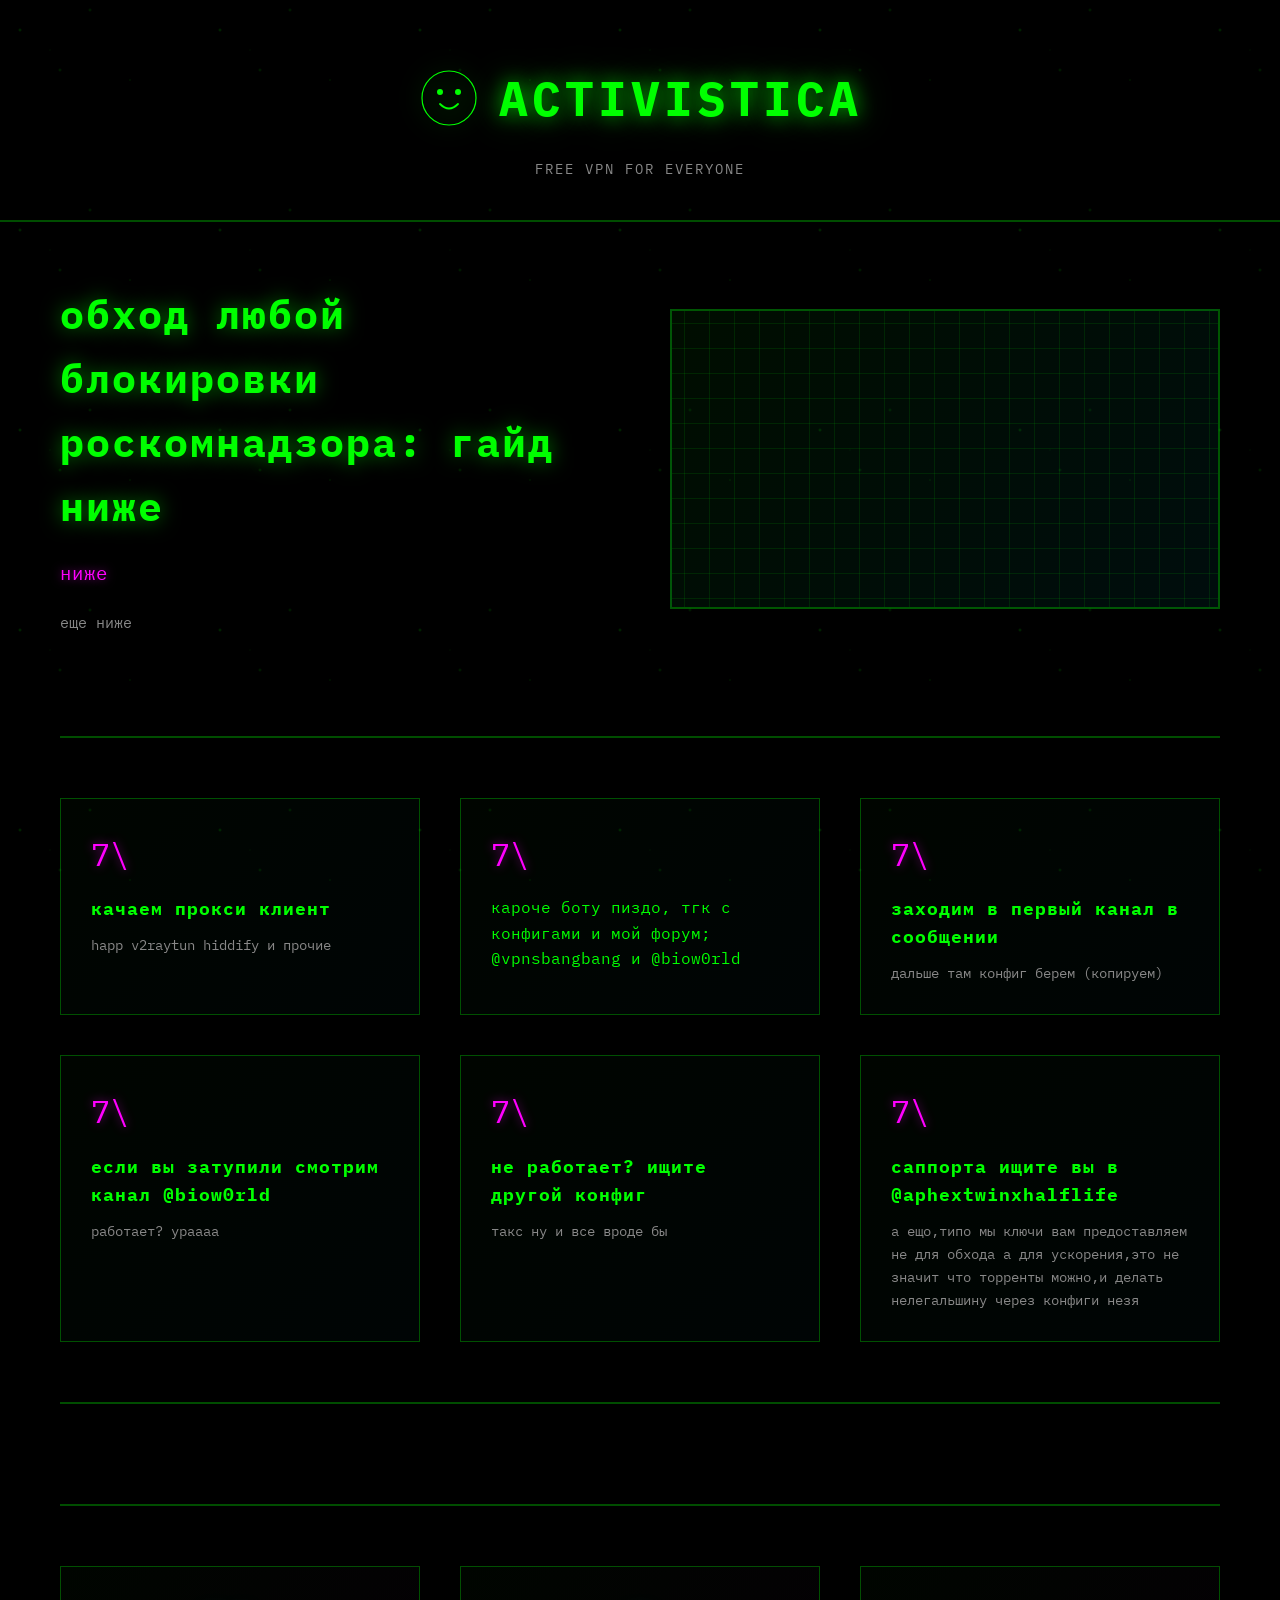
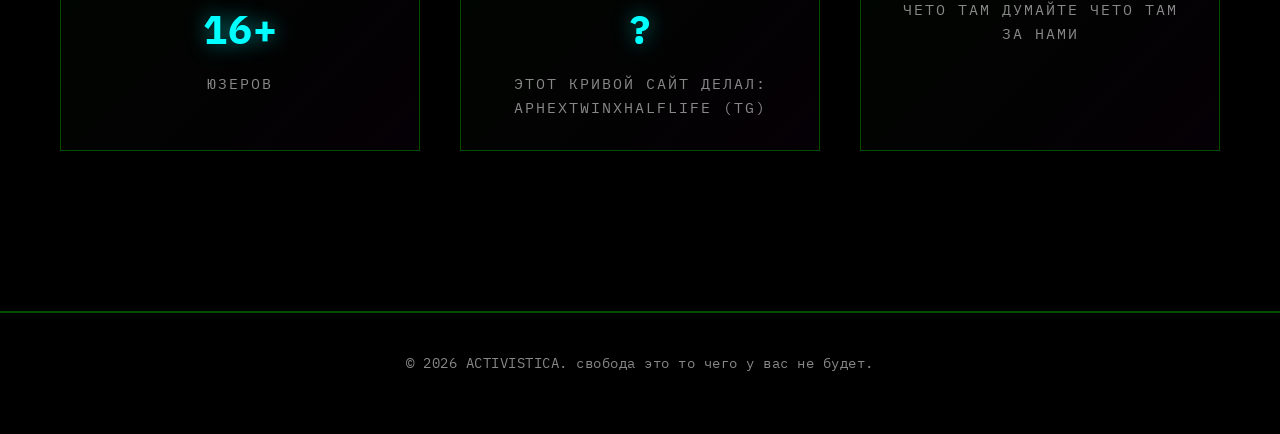
==== index.html @ b94b8d14 "Update channel reference in index.html" ====
<!DOCTYPE html>
<html lang="ru">
<head>
    <meta charset="UTF-8">
    <meta name="viewport" content="width=device-width, initial-scale=1.0">
    <title>ACTIVISTICA</title>
    <link rel="stylesheet" href="style.css">
</head>
<body>
    <div class="stars"></div>
    
    <header class="header">
        <div class="logo-container">
            <svg class="logo" viewBox="0 0 100 100" xmlns="http://www.w3.org/2000/svg">
                <circle cx="50" cy="50" r="45" fill="none" stroke="currentColor" stroke-width="2"/>
                <circle cx="35" cy="40" r="5" fill="currentColor"/>
                <circle cx="65" cy="40" r="5" fill="currentColor"/>
                <path d="M 35 60 Q 50 75 65 60" stroke="currentColor" stroke-width="3" fill="none" stroke-linecap="round"/>
            </svg>
            <h1 class="title">ACTIVISTICA</h1>
        </div>
        <div class="tagline">FREE VPN FOR EVERYONE</div>
    </header>

    <main class="main">
        <section class="hero">
            <div class="hero-content">
                <h2 class="hero-title"> обход любой блокировки роскомнадзора: гайд ниже</h2>
                <p class="hero-subtitle"> ниже</p>
                <p class="hero-text">еще ниже</p>
            </div>
            <div class="visualization">
                <div class="grid"></div>
            </div>
        </section>

        <section class="features">
            <div class="feature">
                <div class="feature-icon">7\</div>
                <h3>качаем прокси клиент</h3>
                <p>happ v2raytun hiddify и прочие</p>
            </div>
            <div class="feature">
                <div class="feature-icon">7\</div>
                <h3></h3>
            </p>кароче боту пиздо, тгк с конфигами и мой форум; @vpnsbangbang и @biow0rld</p>
            </div>
            <div class="feature">
                <div class="feature-icon">7\</div>
                <h3>заходим в первый канал в сообщении</h3>
                <p>дальше там конфиг берем (копируем)</p>
            </div>
            <div class="feature">
                <div class="feature-icon">7\</div>
                <h3>если вы затупили смотрим канал @biow0rld</h3>
                <p>работает? ураааа</p>
            </div>
            <div class="feature">
                <div class="feature-icon">7\</div>
                <h3>не работает? ищите другой конфиг</h3>
                <p>такс ну и все вроде бы</p>
            </div>
            <div class="feature">
                <div class="feature-icon">7\</div>
                <h3>саппорта ищите вы в @aphextwinxhalflife</h3>
                <p>а ещо,типо мы ключи вам предоставляем не для обхода а для ускорения,это не значит что торренты можно,и делать нелегальшину через конфиги незя</p>
            </div>
        </section>

        <section class="stats">
            <div class="stat">
                <div class="stat-number">16+</div>
                <div class="stat-label">юзеров</div>
            </div>
            <div class="stat">
                <div class="stat-number">?</div>
                <div class="stat-label">Этот кривой сайт делал: aphextwinxhalflife (TG)</div>
            </div>
            <div class="stat">
                
                <div class="stat-label">чето там думайте чето там за нами</div>
            </div>
        </section>
    </main>

    <footer class="footer">
        <p>© 2026 ACTIVISTICA. свобода это то чего у вас не будет.</p>
      
        </div>
    </footer>

    <script src="script.js"></script>
</body>
</html>
---- style.css ----
@import url('https://fonts.googleapis.com/css2?family=IBM+Plex+Mono:wght@400;700&display=swap');

* {
    margin: 0;
    padding: 0;
    box-sizing: border-box;
}

:root {
    --primary: #00ff00;
    --secondary: #ff00ff;
    --tertiary: #00ffff;
    --bg: #000000;
    --text: #00ff00;
    --text-secondary: #888888;
    --border: rgba(0, 255, 0, 0.3);
}

html {
    scroll-behavior: smooth;
}

body {
    font-family: 'IBM Plex Mono', monospace;
    background-color: var(--bg);
    color: var(--text);
    line-height: 1.6;
    overflow-x: hidden;
    position: relative;
}

/* ANIMATED STARS BACKGROUND */
.stars {
    position: fixed;
    top: 0;
    left: 0;
    width: 100%;
    height: 100%;
    pointer-events: none;
    z-index: -1;
}

.stars::before {
    content: '';
    position: absolute;
    width: 100%;
    height: 100%;
    background-image: 
        radial-gradient(2px 2px at 20px 30px, rgba(0, 255, 0, 0.2), rgba(0, 0, 0, 0)),
        radial-gradient(2px 2px at 60px 70px, rgba(0, 255, 0, 0.15), rgba(0, 0, 0, 0)),
        radial-gradient(1px 1px at 50px 50px, rgba(0, 255, 0, 0.1), rgba(0, 0, 0, 0)),
        radial-gradient(1px 1px at 130px 80px, rgba(0, 255, 0, 0.2), rgba(0, 0, 0, 0)),
        radial-gradient(2px 2px at 90px 10px, rgba(0, 255, 0, 0.15), rgba(0, 0, 0, 0));
    background-repeat: repeat;
    background-size: 200px 200px;
    animation: twinkle 5s ease-in-out infinite;
}

@keyframes twinkle {
    0%, 100% { opacity: 0.5; }
    50% { opacity: 1; }
}

/* HEADER */
.header {
    padding: 60px 20px 40px;
    text-align: center;
    border-bottom: 2px solid var(--border);
    margin-bottom: 60px;
    position: relative;
    z-index: 1;
}

.logo-container {
    display: flex;
    align-items: center;
    justify-content: center;
    gap: 20px;
    margin-bottom: 20px;
}

.logo {
    width: 60px;
    height: 60px;
    color: var(--primary);
    filter: drop-shadow(0 0 10px rgba(0, 255, 0, 0.5));
    animation: float 3s ease-in-out infinite;
}

@keyframes float {
    0%, 100% { transform: translateY(0px); }
    50% { transform: translateY(-10px); }
}

.title {
    font-size: 3em;
    font-weight: 700;
    letter-spacing: 4px;
    text-transform: uppercase;
    text-shadow: 0 0 20px rgba(0, 255, 0, 0.7), 
                 0 0 40px rgba(0, 255, 0, 0.3);
    color: var(--primary);
}

.tagline {
    font-size: 0.9em;
    letter-spacing: 2px;
    color: var(--text-secondary);
    margin-top: 10px;
}

/* MAIN CONTENT */
.main {
    max-width: 1200px;
    margin: 0 auto;
    padding: 0 20px;
    position: relative;
    z-index: 1;
}

/* HERO SECTION */
.hero {
    display: grid;
    grid-template-columns: 1fr 1fr;
    gap: 60px;
    margin-bottom: 100px;
    align-items: center;
}

.hero-content {
    animation: slideInLeft 0.8s ease-out;
}

@keyframes slideInLeft {
    from {
        opacity: 0;
        transform: translateX(-50px);
    }
    to {
        opacity: 1;
        transform: translateX(0);
    }
}

.hero-title {
    font-size: 2.5em;
    font-weight: 700;
    margin-bottom: 20px;
    color: var(--primary);
    text-shadow: 0 0 20px rgba(0, 255, 0, 0.5);
    letter-spacing: 2px;
}

.hero-subtitle {
    font-size: 1.2em;
    color: var(--secondary);
    margin-bottom: 20px;
    text-shadow: 0 0 10px rgba(255, 0, 255, 0.5);
    letter-spacing: 1px;
}

.hero-text {
    font-size: 0.95em;
    color: var(--text-secondary);
    line-height: 1.8;
}

.visualization {
    position: relative;
    height: 300px;
    border: 2px solid var(--border);
    background: linear-gradient(135deg, rgba(0, 255, 0, 0.05) 0%, rgba(0, 255, 255, 0.05) 100%);
    animation: slideInRight 0.8s ease-out;
}

@keyframes slideInRight {
    from {
        opacity: 0;
        transform: translateX(50px);
    }
    to {
        opacity: 1;
        transform: translateX(0);
    }
}

.grid {
    width: 100%;
    height: 100%;
    background-image: 
        linear-gradient(0deg, transparent 24%, rgba(0, 255, 0, 0.1) 25%, rgba(0, 255, 0, 0.1) 26%, transparent 27%, transparent 74%, rgba(0, 255, 0, 0.1) 75%, rgba(0, 255, 0, 0.1) 76%, transparent 77%, transparent),
        linear-gradient(90deg, transparent 24%, rgba(0, 255, 0, 0.1) 25%, rgba(0, 255, 0, 0.1) 26%, transparent 27%, transparent 74%, rgba(0, 255, 0, 0.1) 75%, rgba(0, 255, 0, 0.1) 76%, transparent 77%, transparent);
    background-size: 50px 50px;
    animation: gridMove 20s linear infinite;
}

@keyframes gridMove {
    0% { background-position: 0 0; }
    100% { background-position: 50px 50px; }
}

/* FEATURES */
.features {
    display: grid;
    grid-template-columns: repeat(auto-fit, minmax(300px, 1fr));
    gap: 40px;
    margin-bottom: 100px;
    padding: 60px 0;
    border-top: 2px solid var(--border);
    border-bottom: 2px solid var(--border);
}

.feature {
    padding: 30px;
    border: 1px solid var(--border);
    background: linear-gradient(135deg, rgba(0, 255, 0, 0.02) 0%, rgba(0, 255, 255, 0.02) 100%);
    transition: all 0.3s ease;
    position: relative;
    overflow: hidden;
}

.feature::before {
    content: '';
    position: absolute;
    top: 0;
    left: -100%;
    width: 100%;
    height: 100%;
    background: linear-gradient(90deg, transparent, rgba(0, 255, 0, 0.1), transparent);
    transition: left 0.5s ease;
}

.feature:hover {
    background: linear-gradient(135deg, rgba(0, 255, 0, 0.05) 0%, rgba(0, 255, 255, 0.05) 100%);
    border-color: var(--primary);
    box-shadow: 0 0 20px rgba(0, 255, 0, 0.3);
    transform: translateY(-5px);
}

.feature:hover::before {
    left: 100%;
}

.feature-icon {
    font-size: 2em;
    color: var(--secondary);
    margin-bottom: 15px;
    text-shadow: 0 0 10px rgba(255, 0, 255, 0.5);
}

.feature h3 {
    font-size: 1.1em;
    margin-bottom: 10px;
    letter-spacing: 1px;
    color: var(--primary);
}

.feature p {
    font-size: 0.9em;
    color: var(--text-secondary);
    line-height: 1.6;
}

/* SIGNUP SECTION */
.signup {
    text-align: center;
    padding: 80px 40px;
    border: 2px solid var(--primary);
    background: linear-gradient(135deg, rgba(0, 255, 0, 0.05) 0%, rgba(0, 255, 255, 0.05) 100%);
    margin-bottom: 100px;
    box-shadow: 0 0 30px rgba(0, 255, 0, 0.2);
    animation: fadeIn 0.8s ease-out;
}

@keyframes fadeIn {
    from {
        opacity: 0;
    }
    to {
        opacity: 1;
    }
}

.signup-title {
    font-size: 2.2em;
    margin-bottom: 40px;
    color: var(--primary);
    text-shadow: 0 0 20px rgba(0, 255, 0, 0.5);
    letter-spacing: 2px;
}

.form {
    max-width: 500px;
    margin: 0 auto 20px;
}

.form-group {
    margin-bottom: 20px;
}

.form-input {
    width: 100%;
    padding: 15px;
    background-color: rgba(0, 255, 0, 0.05);
    border: 2px solid var(--border);
    color: var(--primary);
    font-family: 'IBM Plex Mono', monospace;
    font-size: 0.95em;
    letter-spacing: 1px;
    transition: all 0.3s ease;
    text-transform: uppercase;
}

.form-input::placeholder {
    color: var(--text-secondary);
}

.form-input:focus {
    outline: none;
    border-color: var(--primary);
    background-color: rgba(0, 255, 0, 0.1);
    box-shadow: 0 0 20px rgba(0, 255, 0, 0.3);
}

.form-input option {
    background-color: var(--bg);
    color: var(--primary);
}

.btn-submit {
    width: 100%;
    padding: 15px;
    background: linear-gradient(135deg, var(--primary), var(--tertiary));
    border: 2px solid var(--primary);
    color: var(--bg);
    font-family: 'IBM Plex Mono', monospace;
    font-size: 1.1em;
    font-weight: 700;
    letter-spacing: 2px;
    cursor: pointer;
    transition: all 0.3s ease;
    text-transform: uppercase;
    box-shadow: 0 0 20px rgba(0, 255, 0, 0.3);
}

.btn-submit:hover {
    transform: translateY(-2px);
    box-shadow: 0 0 40px rgba(0, 255, 0, 0.6), 
                0 0 20px rgba(0, 255, 255, 0.4);
    filter: brightness(1.1);
}

.btn-submit:active {
    transform: translateY(0);
}

.form-note {
    font-size: 0.85em;
    color: var(--text-secondary);
    letter-spacing: 0.5px;
}

/* STATS SECTION */
.stats {
    display: grid;
    grid-template-columns: repeat(auto-fit, minmax(250px, 1fr));
    gap: 40px;
    margin-bottom: 100px;
    padding: 60px 0;
    border-top: 2px solid var(--border);
}

.stat {
    text-align: center;
    padding: 30px;
    border: 1px solid var(--border);
    background: linear-gradient(135deg, rgba(0, 255, 0, 0.02) 0%, rgba(255, 0, 255, 0.02) 100%);
}

.stat-number {
    font-size: 2.5em;
    font-weight: 700;
    color: var(--tertiary);
    text-shadow: 0 0 20px rgba(0, 255, 255, 0.5);
    margin-bottom: 10px;
    letter-spacing: 1px;
}

.stat-label {
    font-size: 0.95em;
    color: var(--text-secondary);
    letter-spacing: 2px;
    text-transform: uppercase;
}

/* FOOTER */
.footer {
    padding: 40px 20px;
    border-top: 2px solid var(--border);
    text-align: center;
    color: var(--text-secondary);
    font-size: 0.85em;
}

.footer p {
    margin-bottom: 20px;
    letter-spacing: 0.5px;
}

.footer-links {
    display: flex;
    justify-content: center;
    gap: 40px;
    flex-wrap: wrap;
}

.footer-links a {
    color: var(--primary);
    text-decoration: none;
    transition: all 0.3s ease;
    letter-spacing: 1px;
    font-size: 0.9em;
}

.footer-links a:hover {
    text-shadow: 0 0 10px rgba(0, 255, 0, 0.7);
}

/* RESPONSIVE DESIGN */
@media (max-width: 768px) {
    .title {
        font-size: 2em;
    }

    .hero {
        grid-template-columns: 1fr;
        gap: 40px;
    }

    .hero-title {
        font-size: 1.8em;
    }

    .visualization {
        height: 250px;
    }

    .features {
        grid-template-columns: 1fr;
    }

    .signup {
        padding: 40px 20px;
    }

    .footer-links {
        gap: 20px;
    }
}

@media (max-width: 480px) {
    .title {
        font-size: 1.5em;
    }

    .hero-title {
        font-size: 1.4em;
    }

    .hero-subtitle {
        font-size: 1em;
    }

    .signup-title {
        font-size: 1.6em;
    }
}
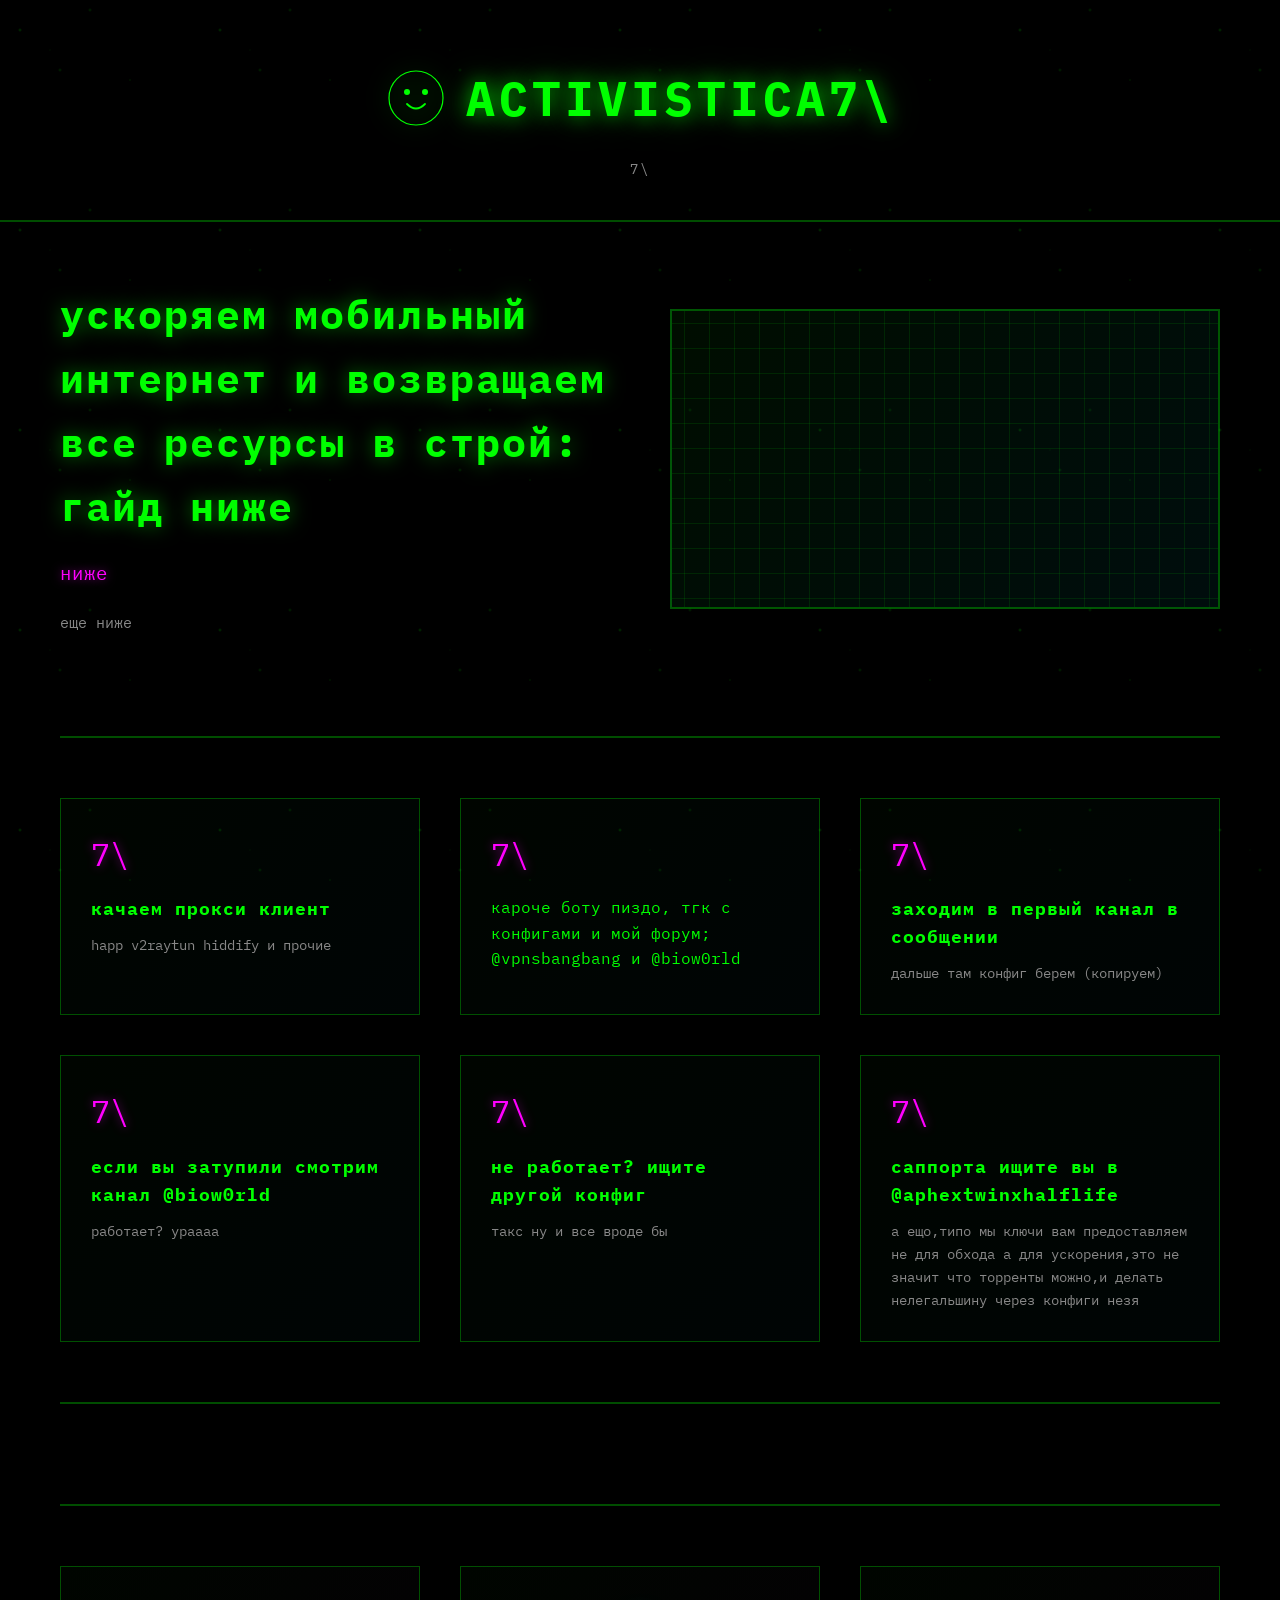
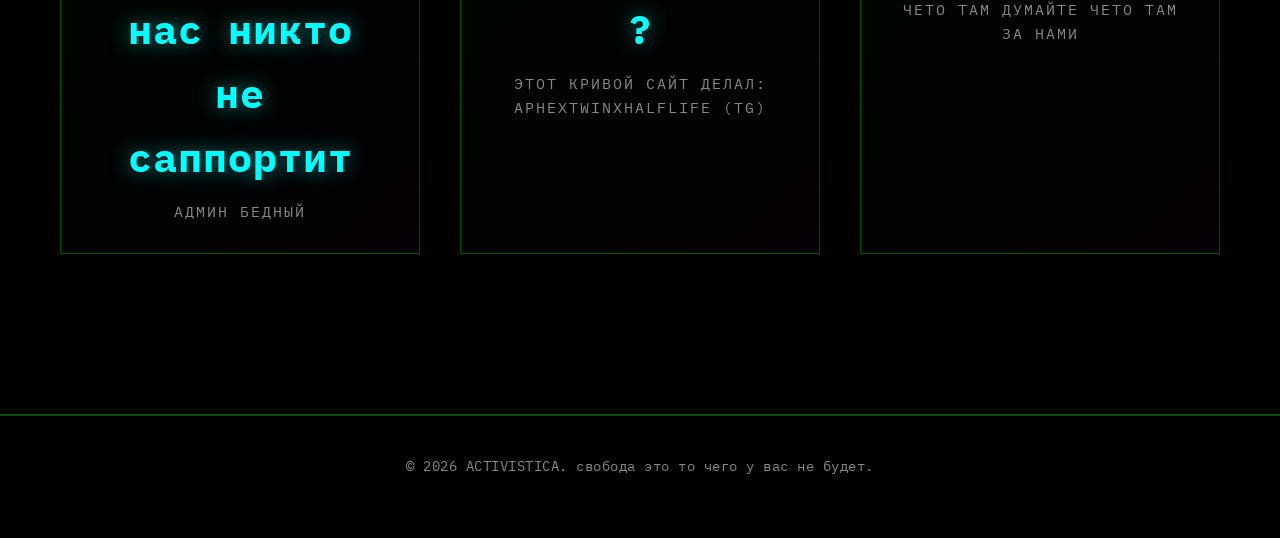
==== commit 16a6e63b: "Update index.html" ====
--- a/index.html
+++ b/index.html
@@ -17,15 +17,15 @@
                 <circle cx="65" cy="40" r="5" fill="currentColor"/>
                 <path d="M 35 60 Q 50 75 65 60" stroke="currentColor" stroke-width="3" fill="none" stroke-linecap="round"/>
             </svg>
-            <h1 class="title">ACTIVISTICA</h1>
+            <h1 class="title"> activistica7\</h1>
         </div>
-        <div class="tagline">FREE VPN FOR EVERYONE</div>
+        <div class="tagline">7\</div>
     </header>
 
     <main class="main">
         <section class="hero">
             <div class="hero-content">
-                <h2 class="hero-title"> обход любой блокировки роскомнадзора: гайд ниже</h2>
+                <h2 class="hero-title"> ускоряем мобильный интернет и возвращаем все ресурсы в строй: гайд ниже</h2>
                 <p class="hero-subtitle"> ниже</p>
                 <p class="hero-text">еще ниже</p>
             </div>
@@ -69,8 +69,8 @@
 
         <section class="stats">
             <div class="stat">
-                <div class="stat-number">16+</div>
-                <div class="stat-label">юзеров</div>
+                <div class="stat-number">нас никто не саппортит</div>
+                <div class="stat-label">админ бедный</div>
             </div>
             <div class="stat">
                 <div class="stat-number">?</div>
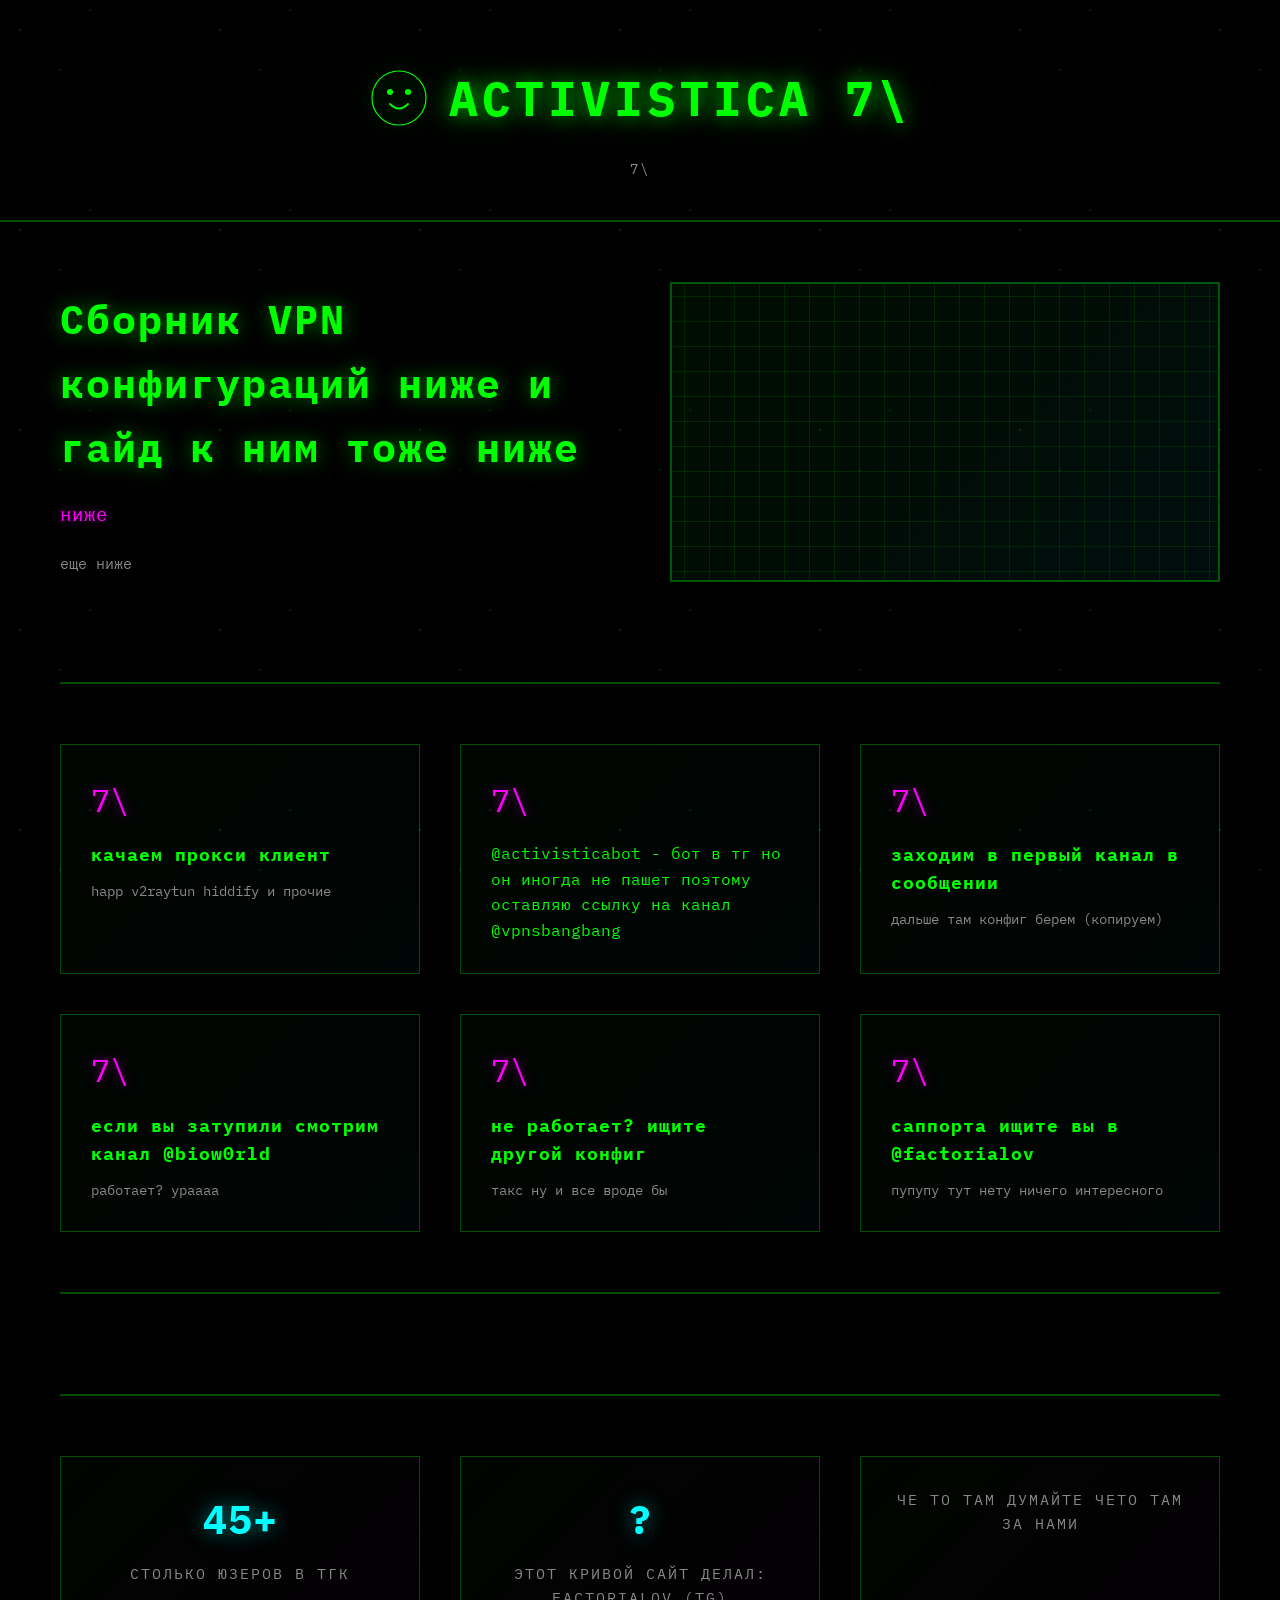
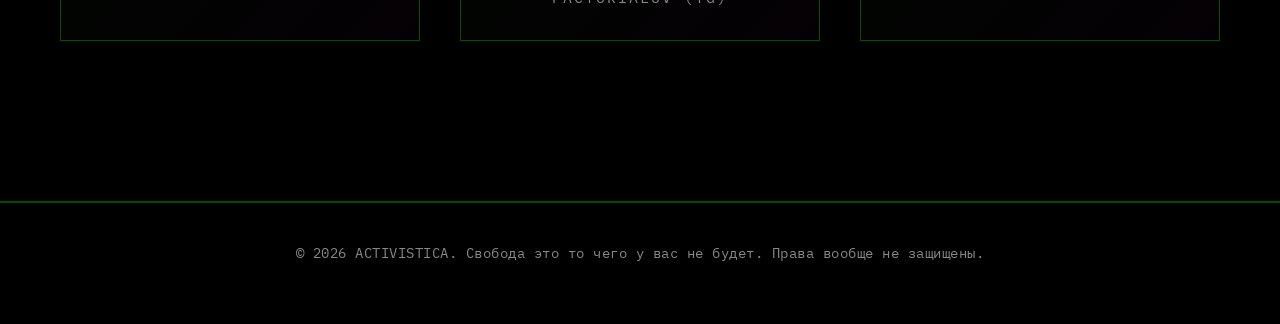
==== commit ea193c85: "Update index.htmlц" ====
--- a/index.html
+++ b/index.html
@@ -3,7 +3,7 @@
 <head>
     <meta charset="UTF-8">
     <meta name="viewport" content="width=device-width, initial-scale=1.0">
-    <title>ACTIVISTICA</title>
+    <title>factorial</title>
     <link rel="stylesheet" href="style.css">
 </head>
 <body>
@@ -17,7 +17,7 @@
                 <circle cx="65" cy="40" r="5" fill="currentColor"/>
                 <path d="M 35 60 Q 50 75 65 60" stroke="currentColor" stroke-width="3" fill="none" stroke-linecap="round"/>
             </svg>
-            <h1 class="title"> activistica7\</h1>
+            <h1 class="title"> activistica 7\</h1>
         </div>
         <div class="tagline">7\</div>
     </header>
@@ -25,7 +25,7 @@
     <main class="main">
         <section class="hero">
             <div class="hero-content">
-                <h2 class="hero-title"> ускоряем мобильный интернет и возвращаем все ресурсы в строй: гайд ниже</h2>
+                <h2 class="hero-title"> Сборник VPN конфигураций ниже и гайд к ним тоже ниже</h2>
                 <p class="hero-subtitle"> ниже</p>
                 <p class="hero-text">еще ниже</p>
             </div>
@@ -43,7 +43,7 @@
             <div class="feature">
                 <div class="feature-icon">7\</div>
                 <h3></h3>
-            </p>кароче боту пиздо, тгк с конфигами и мой форум; @vpnsbangbang и @biow0rld</p>
+            </p>@activisticabot - бот в тг но он иногда не пашет поэтому оставляю ссылку на канал @vpnsbangbang</p>
             </div>
             <div class="feature">
                 <div class="feature-icon">7\</div>
@@ -62,29 +62,29 @@
             </div>
             <div class="feature">
                 <div class="feature-icon">7\</div>
-                <h3>саппорта ищите вы в @aphextwinxhalflife</h3>
-                <p>а ещо,типо мы ключи вам предоставляем не для обхода а для ускорения,это не значит что торренты можно,и делать нелегальшину через конфиги незя</p>
+                <h3>саппорта ищите вы в @factorialov</h3>
+                <p>пупупу тут нету ничего интересного</p>
             </div>
         </section>
 
         <section class="stats">
             <div class="stat">
-                <div class="stat-number">нас никто не саппортит</div>
-                <div class="stat-label">админ бедный</div>
+                <div class="stat-number">45+</div>
+                <div class="stat-label">столько юзеров в тгк</div>
             </div>
             <div class="stat">
                 <div class="stat-number">?</div>
-                <div class="stat-label">Этот кривой сайт делал: aphextwinxhalflife (TG)</div>
+                <div class="stat-label">Этот кривой сайт делал: factorialov (TG)</div>
             </div>
             <div class="stat">
                 
-                <div class="stat-label">чето там думайте чето там за нами</div>
+                <div class="stat-label">че то там думайте чето там за нами</div>
             </div>
         </section>
     </main>
 
     <footer class="footer">
-        <p>© 2026 ACTIVISTICA. свобода это то чего у вас не будет.</p>
+        <p>© 2026 ACTIVISTICA. Свобода это то чего у вас не будет. Права вообще не защищены.</p>
       
         </div>
     </footer>
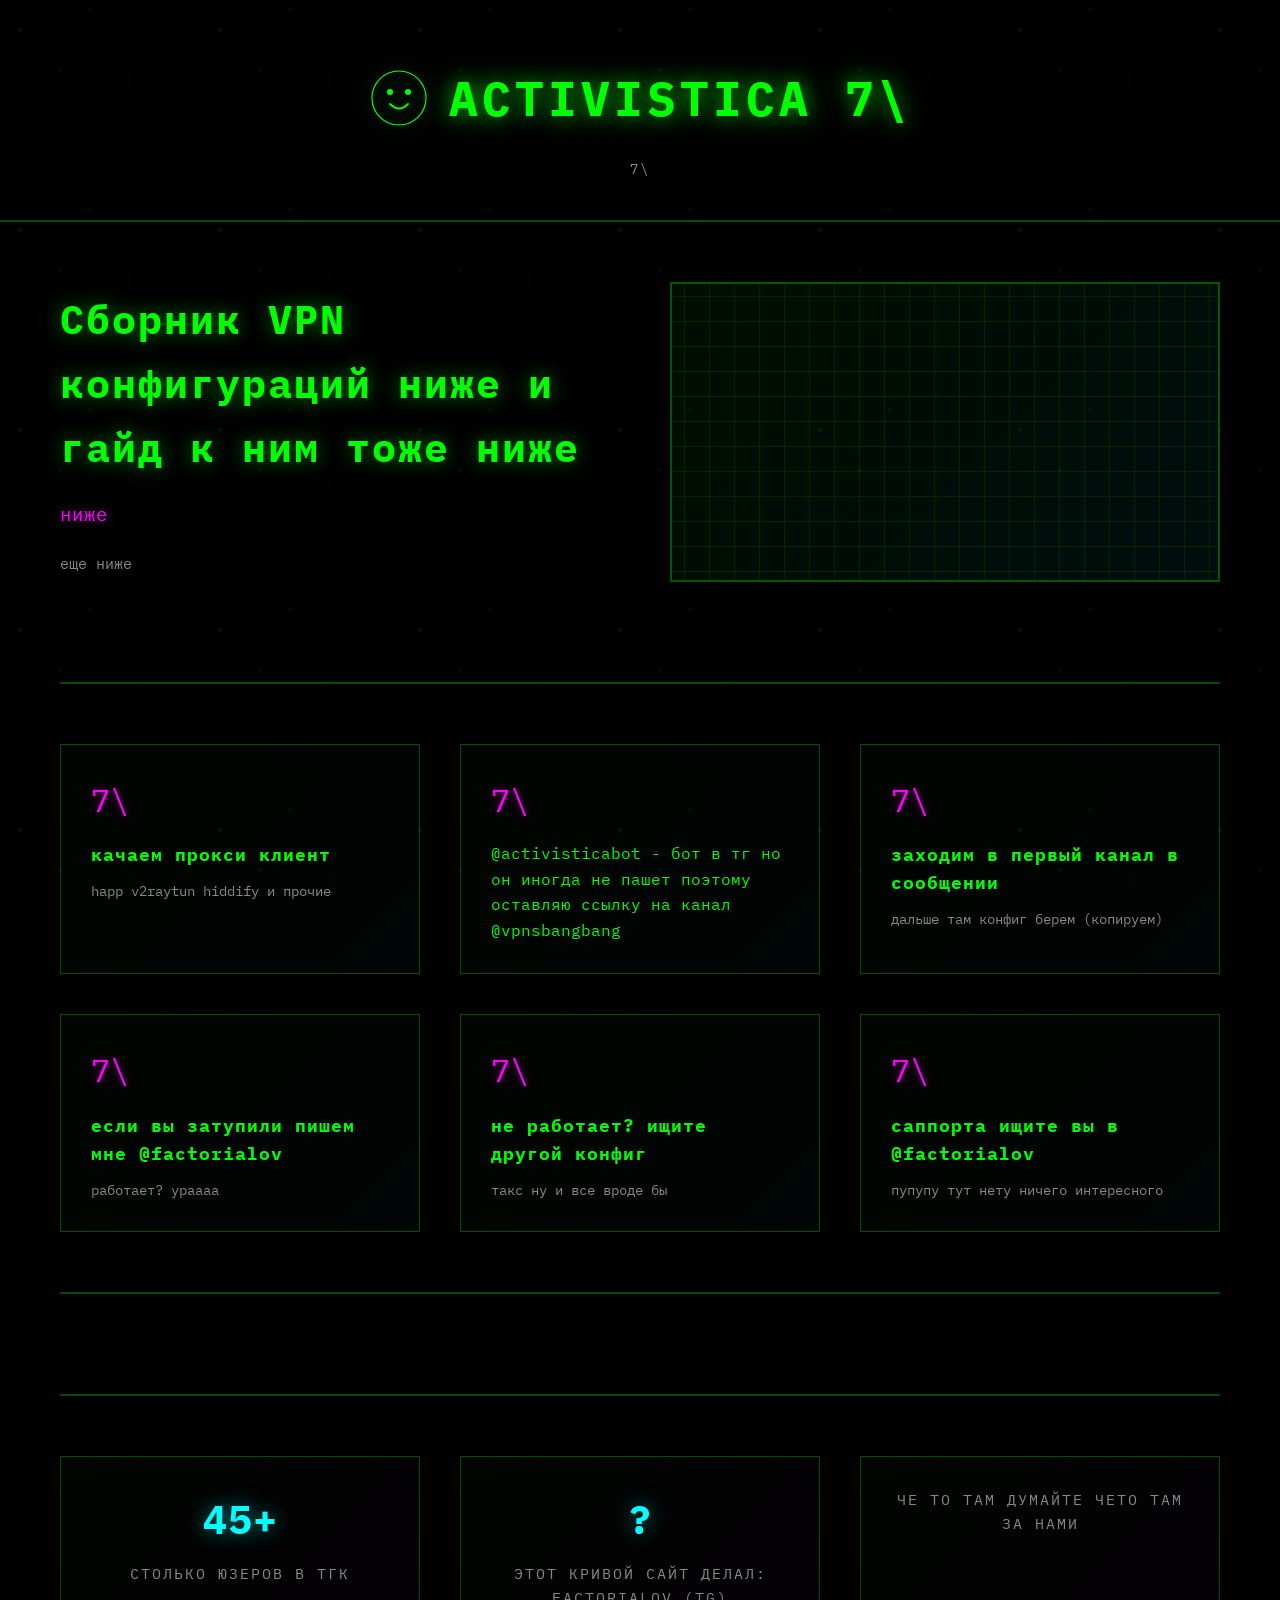
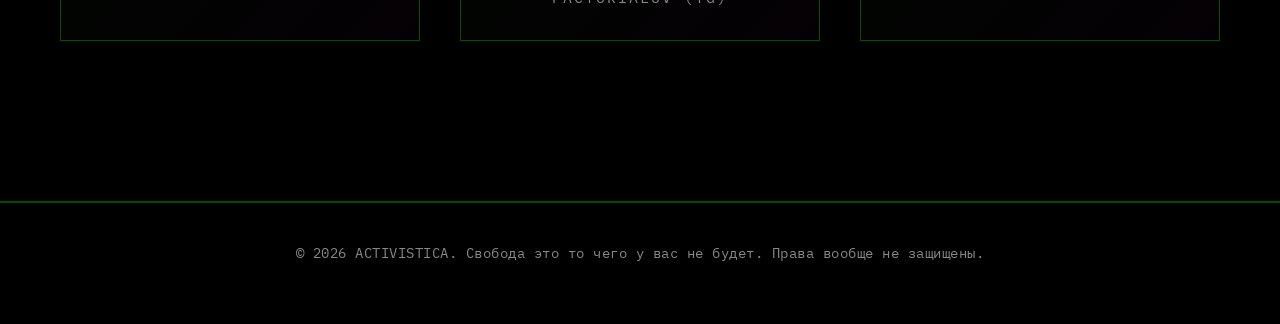
==== commit 96f50ac2: "wewe" ====
--- a/index.html
+++ b/index.html
@@ -52,7 +52,7 @@
             </div>
             <div class="feature">
                 <div class="feature-icon">7\</div>
-                <h3>если вы затупили смотрим канал @biow0rld</h3>
+                <h3>если вы затупили пишем мне @factorialov</h3>
                 <p>работает? ураааа</p>
             </div>
             <div class="feature">
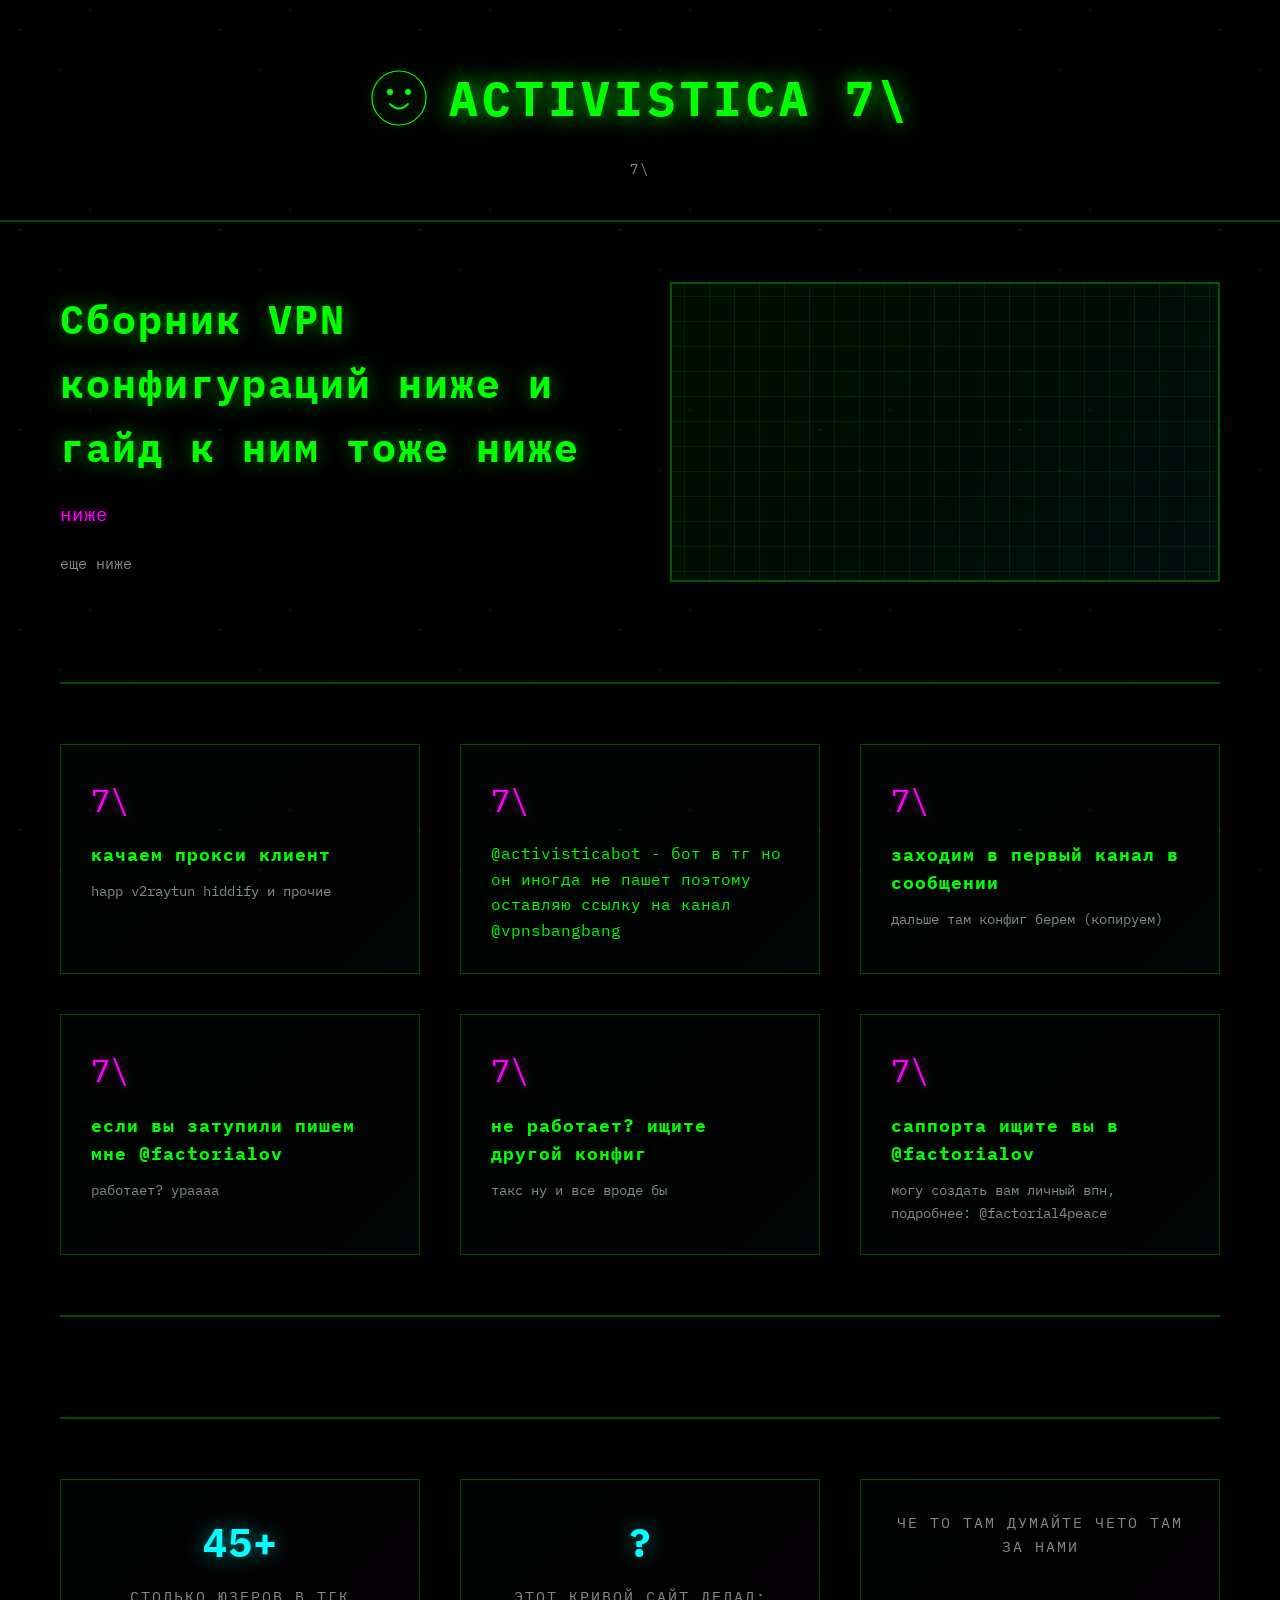
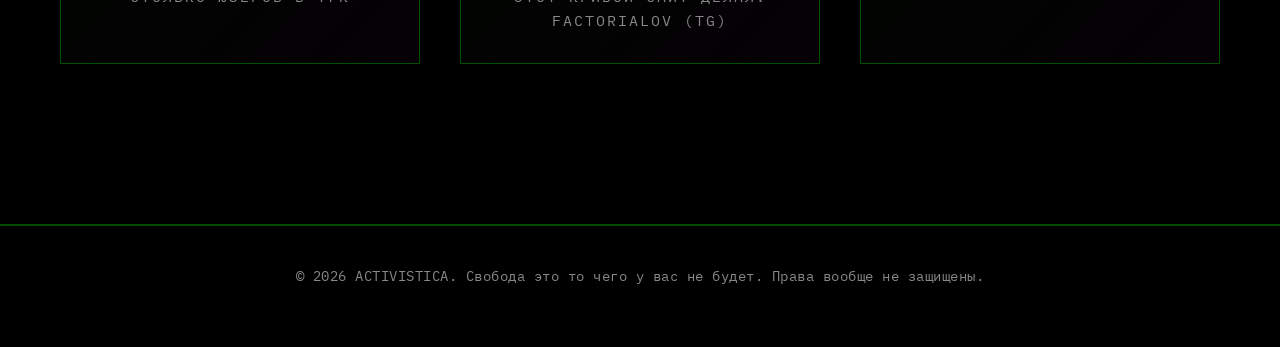
==== commit 7ef950f4: "Update index.html" ====
--- a/index.html
+++ b/index.html
@@ -63,7 +63,7 @@
             <div class="feature">
                 <div class="feature-icon">7\</div>
                 <h3>саппорта ищите вы в @factorialov</h3>
-                <p>пупупу тут нету ничего интересного</p>
+                <p>могу создать вам личный впн, подробнее: @factorial4peace</p>
             </div>
         </section>
 
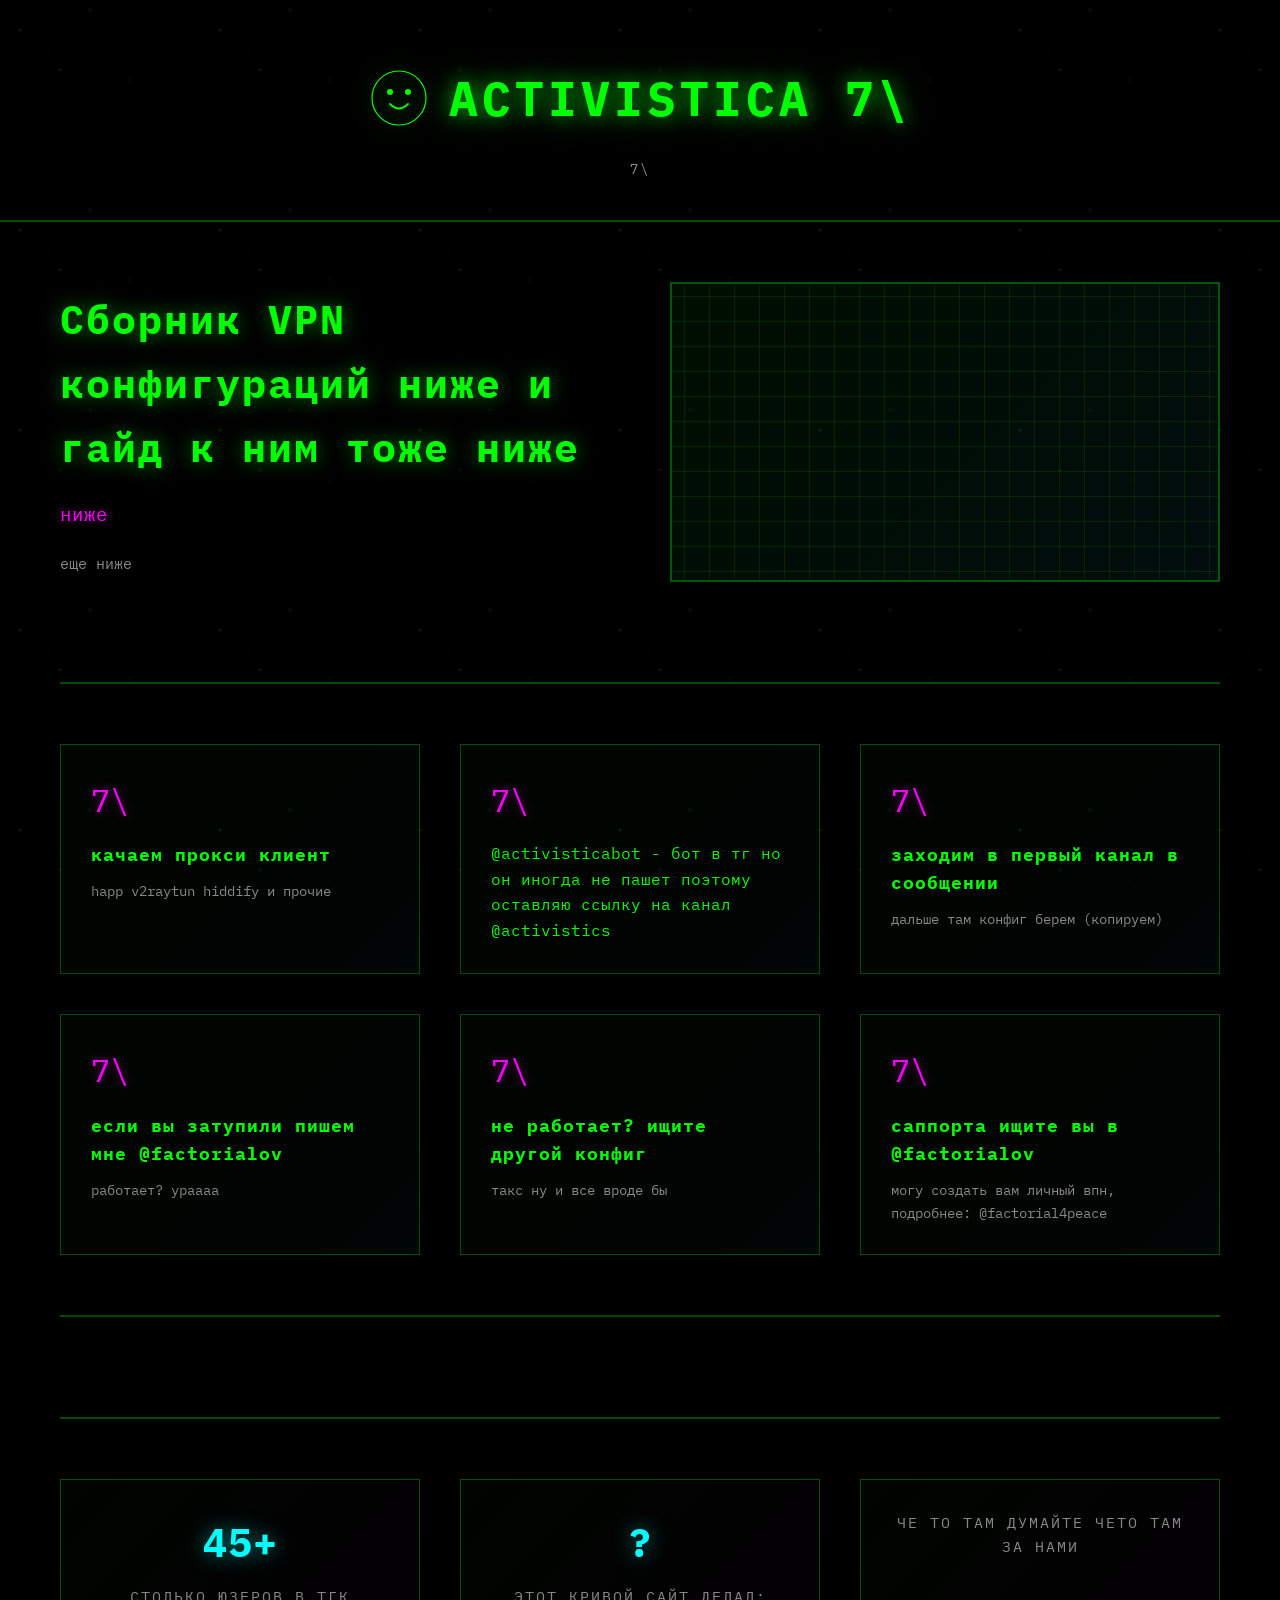
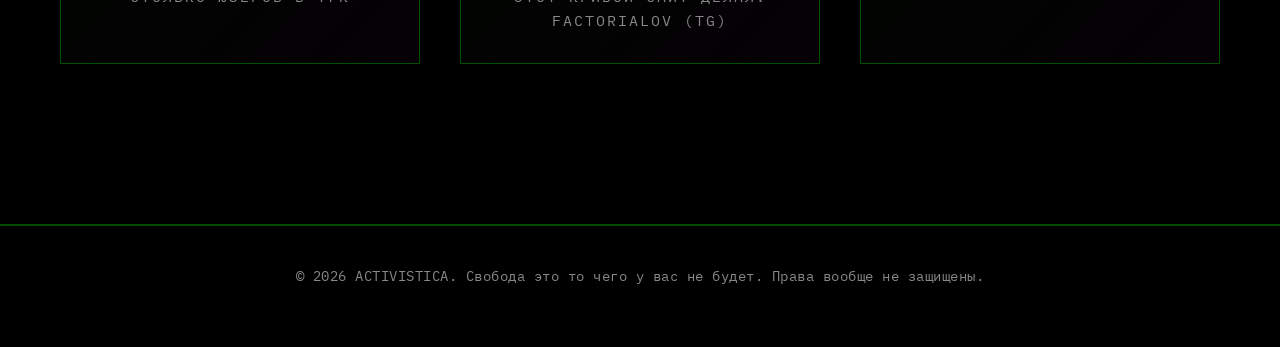
==== commit 183ea104: "wewe" ====
--- a/index.html
+++ b/index.html
@@ -43,7 +43,7 @@
             <div class="feature">
                 <div class="feature-icon">7\</div>
                 <h3></h3>
-            </p>@activisticabot - бот в тг но он иногда не пашет поэтому оставляю ссылку на канал @vpnsbangbang</p>
+            </p>@activisticabot - бот в тг но он иногда не пашет поэтому оставляю ссылку на канал @activistics</p>
             </div>
             <div class="feature">
                 <div class="feature-icon">7\</div>
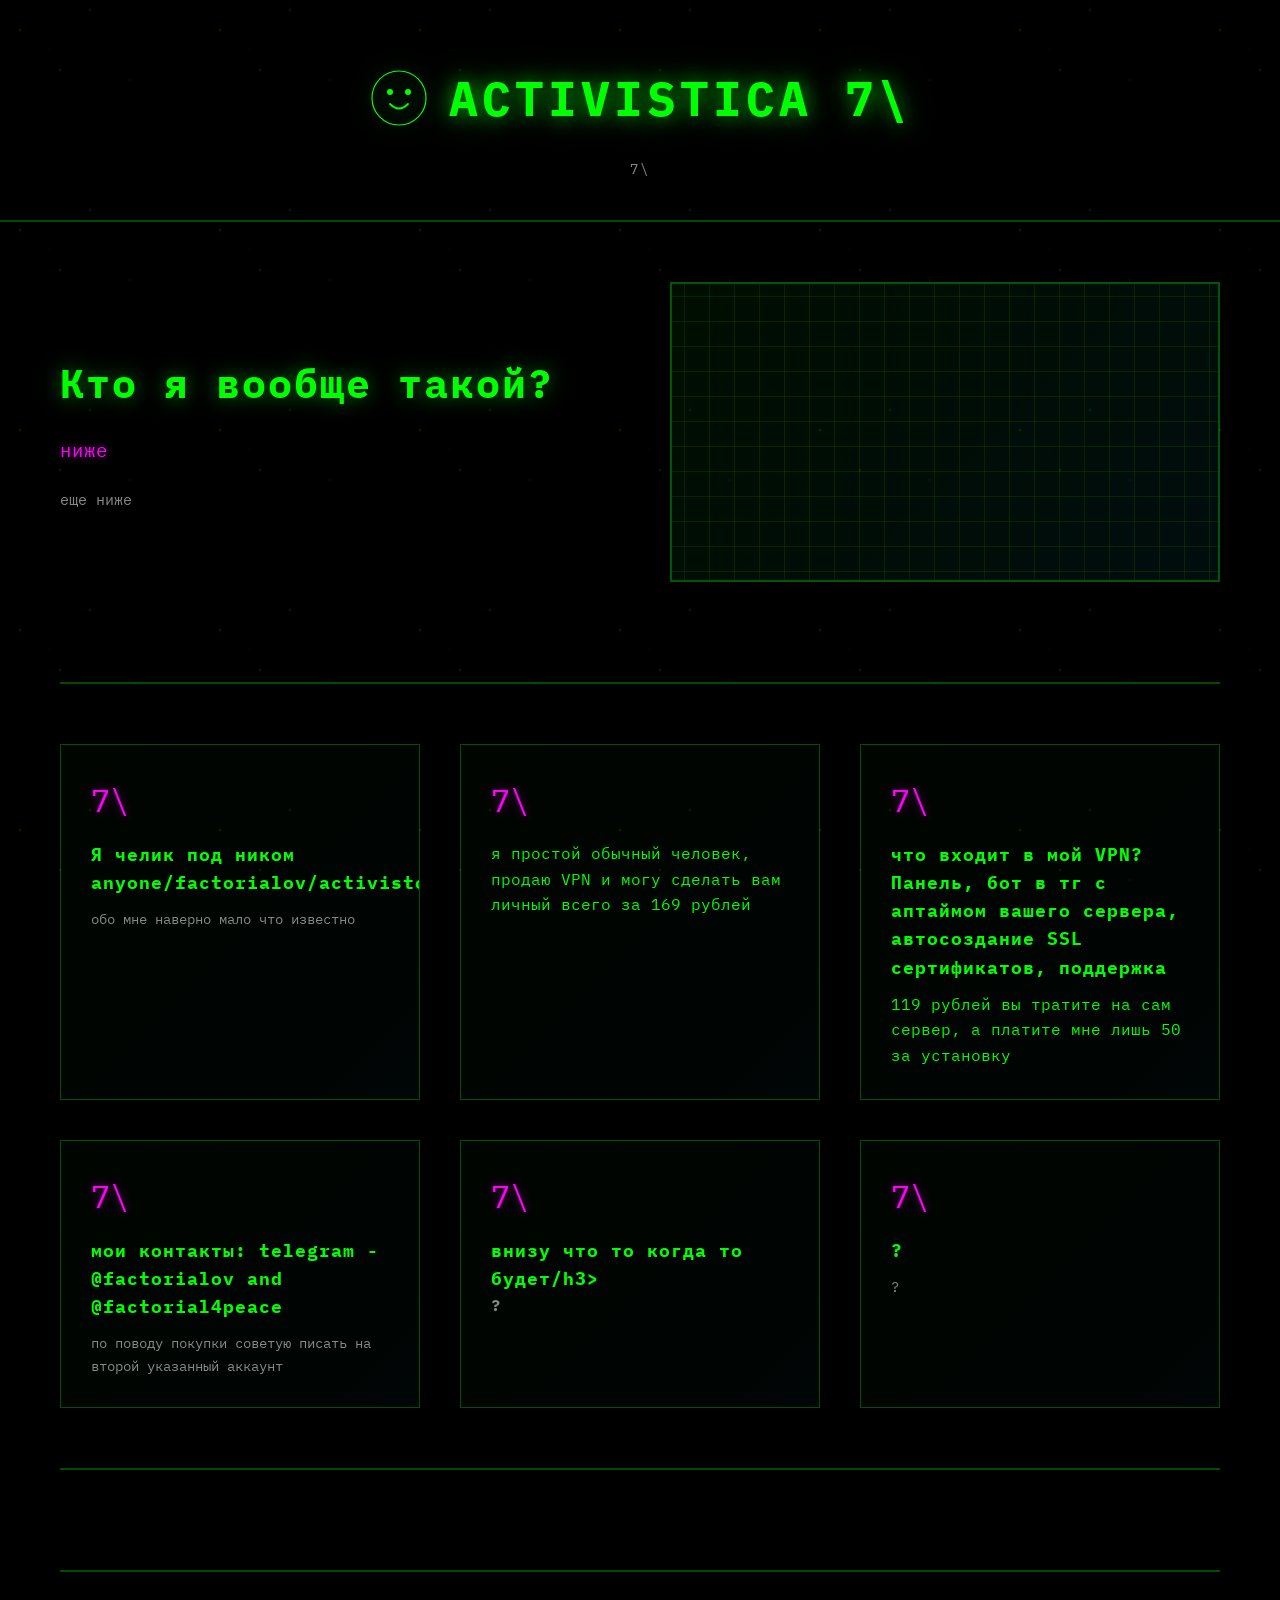
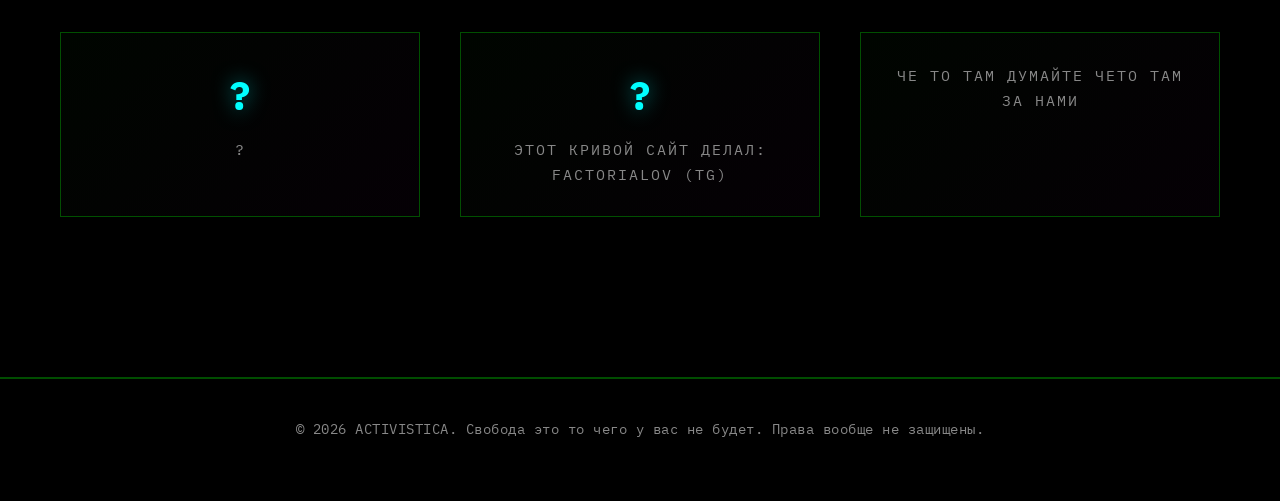
==== commit 32d6b89f: "Update index.html" ====
--- a/index.html
+++ b/index.html
@@ -25,7 +25,7 @@
     <main class="main">
         <section class="hero">
             <div class="hero-content">
-                <h2 class="hero-title"> Сборник VPN конфигураций ниже и гайд к ним тоже ниже</h2>
+                <h2 class="hero-title"> Кто я вообще такой? </h2>
                 <p class="hero-subtitle"> ниже</p>
                 <p class="hero-text">еще ниже</p>
             </div>
@@ -37,40 +37,40 @@
         <section class="features">
             <div class="feature">
                 <div class="feature-icon">7\</div>
-                <h3>качаем прокси клиент</h3>
-                <p>happ v2raytun hiddify и прочие</p>
+                <h3>Я челик под ником anyone/factorialov/activistoff</h3>
+                <p>обо мне наверно мало что известно</p>
             </div>
             <div class="feature">
                 <div class="feature-icon">7\</div>
                 <h3></h3>
-            </p>@activisticabot - бот в тг но он иногда не пашет поэтому оставляю ссылку на канал @activistics</p>
+            </p>я простой обычный человек, продаю VPN и могу сделать вам личный всего за 169 рублей</p>
             </div>
             <div class="feature">
                 <div class="feature-icon">7\</div>
-                <h3>заходим в первый канал в сообщении</h3>
-                <p>дальше там конфиг берем (копируем)</p>
+                <h3>что входит в мой VPN? Панель, бот в тг с аптаймом вашего сервера, автосоздание SSL сертификатов, поддержка </h3>
+            </p> 119 рублей вы тратите на сам сервер, а платите мне лишь 50 за установку</p>
             </div>
             <div class="feature">
                 <div class="feature-icon">7\</div>
-                <h3>если вы затупили пишем мне @factorialov</h3>
-                <p>работает? ураааа</p>
+                <h3> мои контакты: telegram - @factorialov and @factorial4peace</h3></h3>
+                <p>по поводу покупки советую писать на второй указанный аккаунт</p>
             </div>
             <div class="feature">
                 <div class="feature-icon">7\</div>
-                <h3>не работает? ищите другой конфиг</h3>
-                <p>такс ну и все вроде бы</p>
+                <h3>внизу что то когда то будет/h3>
+                <p>?</p>
             </div>
             <div class="feature">
                 <div class="feature-icon">7\</div>
-                <h3>саппорта ищите вы в @factorialov</h3>
-                <p>могу создать вам личный впн, подробнее: @factorial4peace</p>
+                <h3>?</h3>
+                <p>?</p>
             </div>
         </section>
 
         <section class="stats">
             <div class="stat">
-                <div class="stat-number">45+</div>
-                <div class="stat-label">столько юзеров в тгк</div>
+                <div class="stat-number">?</div>
+                <div class="stat-label">?</div>
             </div>
             <div class="stat">
                 <div class="stat-number">?</div>
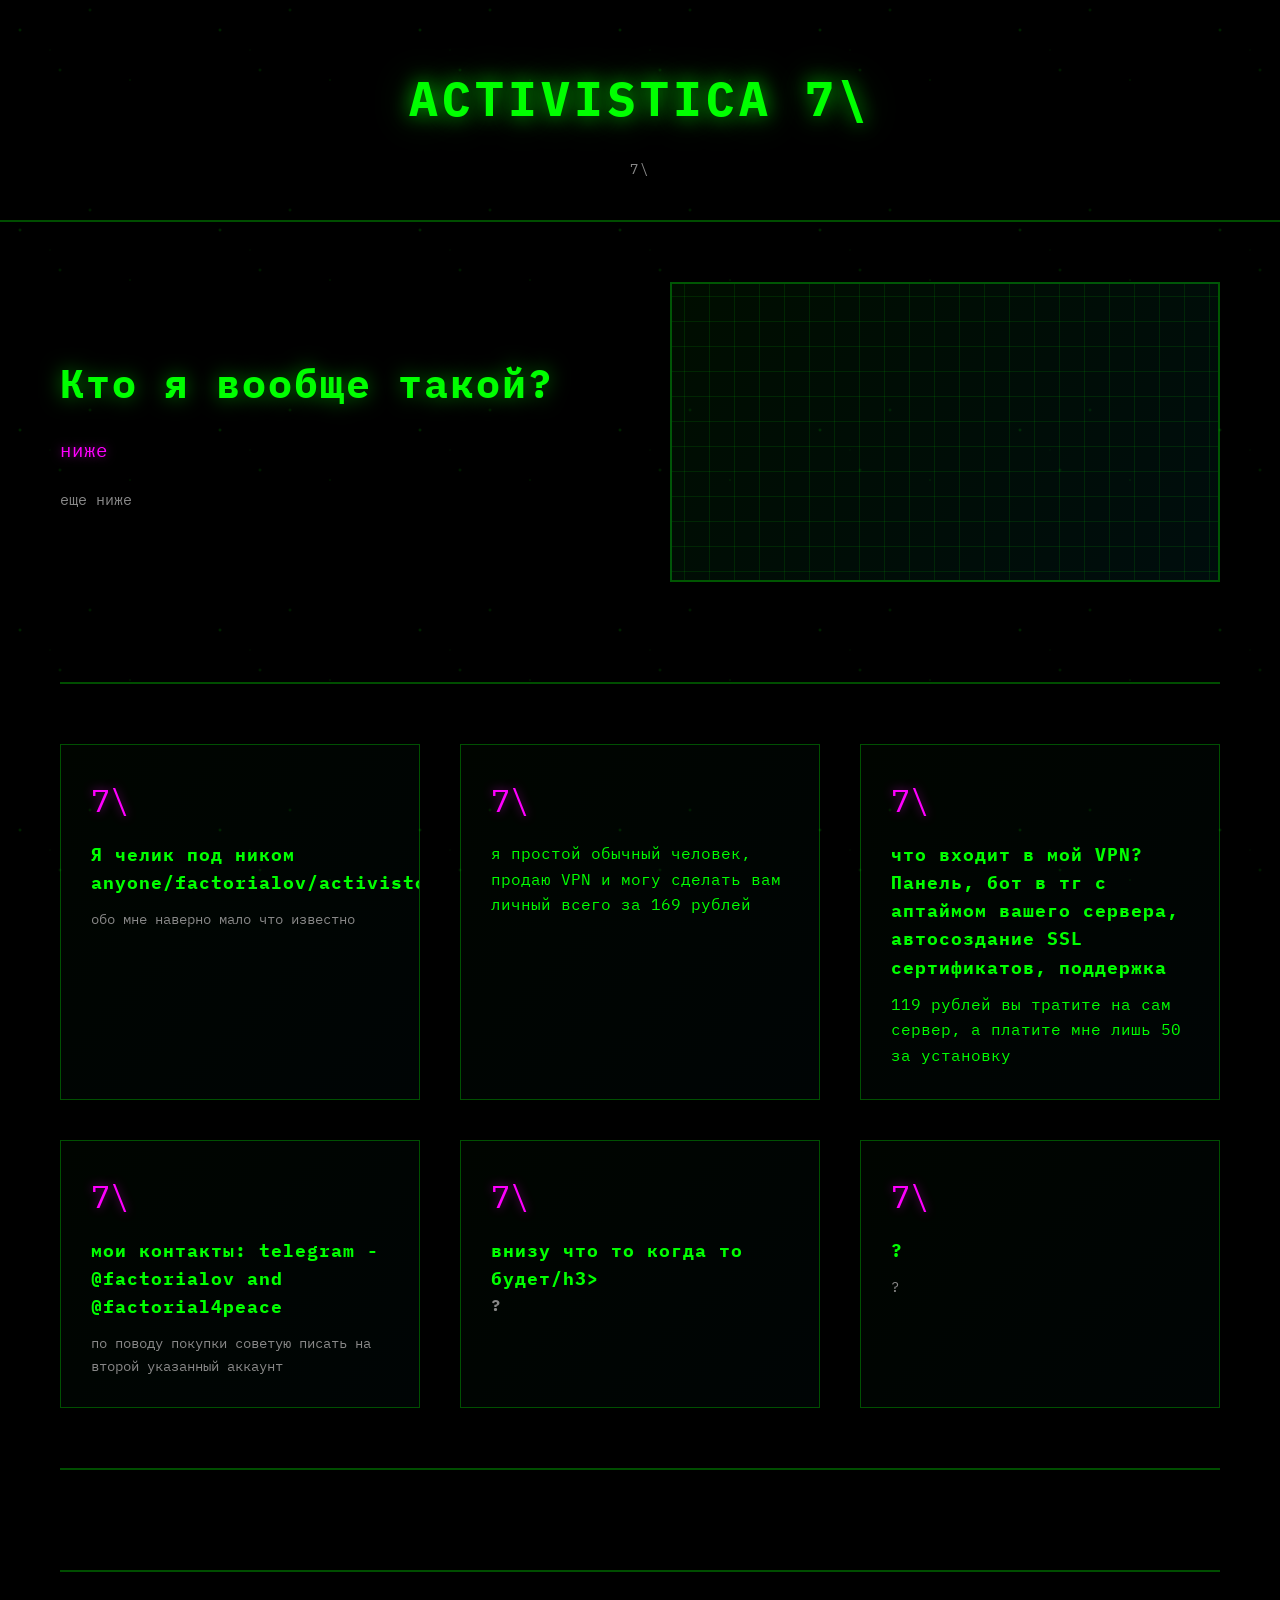
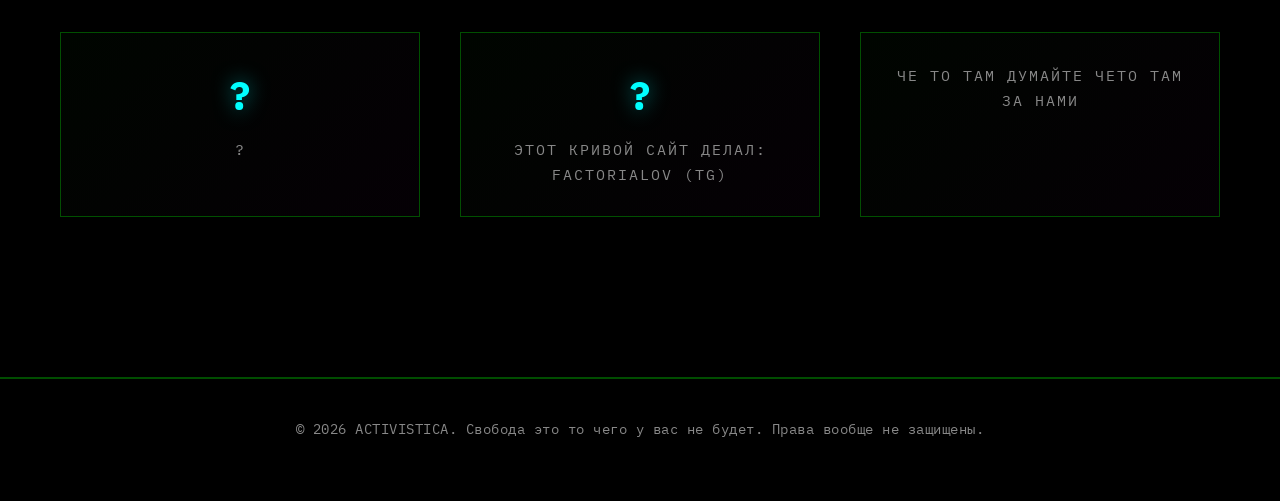
==== commit d1debed9: "Update index.html" ====
--- a/index.html
+++ b/index.html
@@ -11,7 +11,7 @@
     
     <header class="header">
         <div class="logo-container">
-            <svg class="logo" viewBox="0 0 100 100" xmlns="http://www.w3.org/2000/svg">
+            
                 <circle cx="50" cy="50" r="45" fill="none" stroke="currentColor" stroke-width="2"/>
                 <circle cx="35" cy="40" r="5" fill="currentColor"/>
                 <circle cx="65" cy="40" r="5" fill="currentColor"/>
